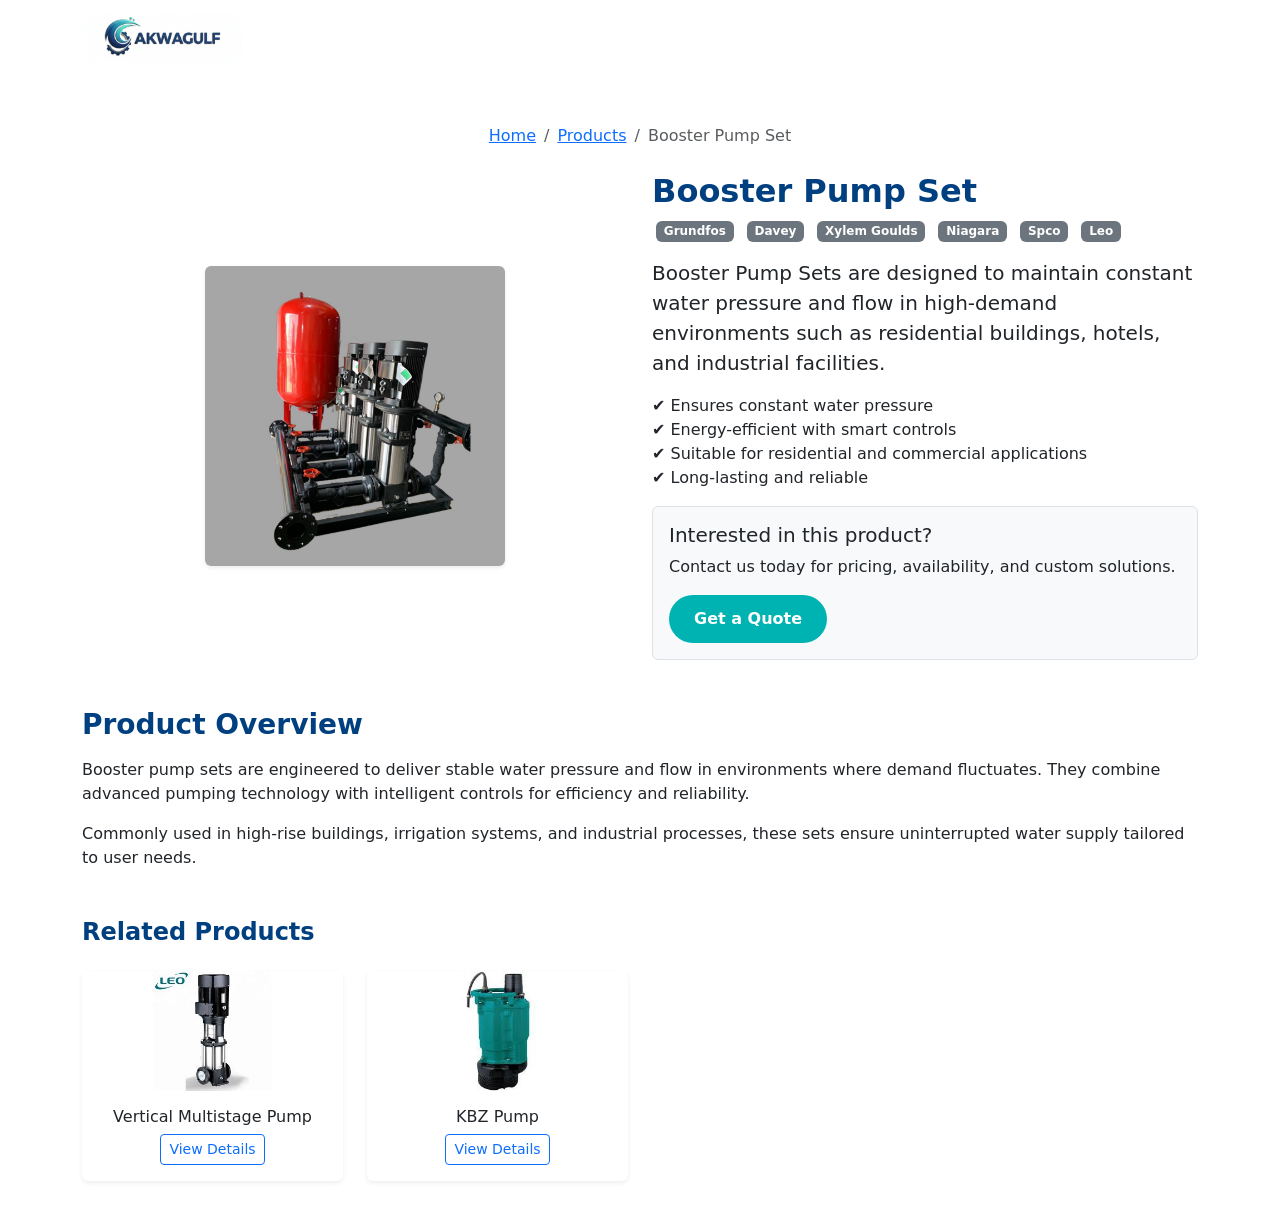
==== boosterpump.html @ 8481927a "Add files via upload Replace old website with latest Hostinger backup" ====
<!DOCTYPE html>
<html lang="en">
<head>
  <meta charset="UTF-8">
  <meta name="viewport" content="width=device-width, initial-scale=1.0">
  <title>Booster Pump Set - Akwa Gulf</title>
  <link href="https://cdn.jsdelivr.net/npm/bootstrap@5.3.2/dist/css/bootstrap.min.css" rel="stylesheet">
  <link rel="stylesheet" href="custom.css">
</head>
<body>
  <!-- Navbar -->
  <nav class="navbar navbar-expand-lg navbar-dark bg-primary sticky-top">
    <div class="container">
      <a class="navbar-brand d-flex align-items-center" href="/">
        <img src="assets/logo.png" alt="Akwa Gulf Logo" height="50" class="me-2">
        <span>AKWAGULF</span>
      </a>
      <button class="navbar-toggler" type="button" data-bs-toggle="collapse" data-bs-target="#navbarNav">
        <span class="navbar-toggler-icon"></span>
      </button>
      <div class="collapse navbar-collapse justify-content-end" id="navbarNav">
        <ul class="navbar-nav">
          <li class="nav-item"><a class="nav-link" href="/">Home</a></li>
          <li class="nav-item"><a class="nav-link" href="/products">Products</a></li>
          <li class="nav-item"><a class="nav-link" href="/contact">Contact</a></li>
        </ul>
      </div>
    </div>
  </nav>

  <!-- Product Detail Page -->
  <div class="container my-5">
    <!-- Breadcrumb -->
    <nav aria-label="breadcrumb" class="mb-4">
      <ol class="breadcrumb justify-content-center">
        <li class="breadcrumb-item"><a href="index.html">Home</a></li>
        <li class="breadcrumb-item"><a href="products.html">Products</a></li>
        <li class="breadcrumb-item active" aria-current="page">Booster Pump Set</li>
      </ol>
    </nav>

    <!-- Product Main Section -->
    <div class="row align-items-center mb-5">
      <div class="col-md-6 text-center">
        <img src="assets/booster-pump-set.jpeg" alt="Booster Pump Set" class="img-fluid rounded shadow-sm" style="max-height:300px; object-fit:contain;">
      </div>
      <div class="col-md-6">
        <h2 class="fw-bold text-primary">Booster Pump Set</h2>
        <div class="mb-3">
          <span class="badge bg-secondary mx-1">Grundfos</span>
          <span class="badge bg-secondary mx-1">Davey</span>
          <span class="badge bg-secondary mx-1">Xylem Goulds</span>
          <span class="badge bg-secondary mx-1">Niagara</span>
          <span class="badge bg-secondary mx-1">Spco</span>
          <span class="badge bg-secondary mx-1">Leo</span>
          
        </div>
        <p class="lead">
          Booster Pump Sets are designed to maintain constant water pressure and flow 
          in high-demand environments such as residential buildings, hotels, and industrial facilities.
        </p>
        <ul class="list-unstyled">
          <li>✔ Ensures constant water pressure</li>
          <li>✔ Energy-efficient with smart controls</li>
          <li>✔ Suitable for residential and commercial applications</li>
          <li>✔ Long-lasting and reliable</li>
        </ul>
        <div class="p-3 mt-3 border rounded bg-light">
          <h5>Interested in this product?</h5>
          <p>Contact us today for pricing, availability, and custom solutions.</p>
          <a href="contact.html" class="btn btn-primary">Get a Quote</a>
        </div>
      </div>
    </div>

    <!-- Product Overview -->
    <div class="mb-5">
      <h3 class="fw-bold text-primary mb-3">Product Overview</h3>
      <p>
        Booster pump sets are engineered to deliver stable water pressure and flow in environments 
        where demand fluctuates. They combine advanced pumping technology with intelligent controls 
        for efficiency and reliability.
      </p>
      <p>
        Commonly used in high-rise buildings, irrigation systems, and industrial processes, 
        these sets ensure uninterrupted water supply tailored to user needs.
      </p>
    </div>

    <!-- Related Products -->
    <div>
      <h4 class="fw-bold text-primary mb-4">Related Products</h4>
      <div class="row g-4">
        <div class="col-md-3 col-sm-6">
          <div class="card h-100 shadow-sm border-0">
            <img src="assets/vertical leo.jpeg" class="card-img-top" alt="Vertical Multistage Pump" style="max-height:120px; object-fit:contain;">
            <div class="card-body text-center">
              <h6 class="card-title">Vertical Multistage Pump</h6>
              <a href="verticalpump.html" class="btn btn-outline-primary btn-sm">View Details</a>
            </div>
          </div>
        </div>
        <div class="col-md-3 col-sm-6">
          <div class="card h-100 shadow-sm border-0">
            <img src="assets/KBZ leo.jpeg" class="card-img-top" alt="KBZ Pump" style="max-height:120px; object-fit:contain;">
            <div class="card-body text-center">
              <h6 class="card-title">KBZ Pump</h6>
              <a href="kbzpump.html" class="btn btn-outline-primary btn-sm">View Details</a>
            </div>
          </div>
        </div>
      </div>
    </div>
  </div>

  <script src="https://cdn.jsdelivr.net/npm/bootstrap@5.3.2/dist/js/bootstrap.bundle.min.js"></script>
</body>
</html>
---- custom.css ----
:root {
  --primary-color: #004080;   /* Deep Blue */
  --secondary-color: #00b3b3; /* Turquoise */
}

/* Smooth scrolling and reset */
html {
  scroll-behavior: smooth;
}

body {
  margin: 0;
  padding: 0;
  overflow-x: hidden;
}

/* Section transition effects */
section {
  position: relative;
  overflow: hidden;
}

section::before {
  content: '';
  position: absolute;
  top: 0;
  left: 0;
  right: 0;
  bottom: 0;
  background: linear-gradient(45deg, 
    rgba(255,255,255,0.1) 0%, 
    rgba(255,255,255,0.05) 25%, 
    transparent 50%, 
    rgba(255,255,255,0.05) 75%, 
    rgba(255,255,255,0.1) 100%);
  opacity: 0;
  transition: opacity 0.8s ease-in-out;
  pointer-events: none;
  z-index: 1;
}

section:hover::before {
  opacity: 1;
}

/* Comprehensive scroll animations */
.fade-in {
  opacity: 0;
  transform: translateY(30px);
  transition: all 0.8s ease-in-out;
}

.fade-in.visible {
  opacity: 1;
  transform: translateY(0);
}

/* Text animations */
.text-animate {
  opacity: 0;
  transform: translateY(20px);
  transition: all 0.6s ease-out;
}

.text-animate.visible {
  opacity: 1;
  transform: translateY(0);
}

/* Image animations */
.img-animate {
  opacity: 0;
  transform: scale(0.8) translateY(20px);
  transition: all 0.7s ease-out;
}

.img-animate.visible {
  opacity: 1;
  transform: scale(1) translateY(0);
}

/* Icon animations */
.icon-animate {
  opacity: 0;
  transform: translateY(30px) rotate(-10deg);
  transition: all 0.6s ease-out;
}

.icon-animate.visible {
  opacity: 1;
  transform: translateY(0) rotate(0deg);
}

/* Staggered animations for multiple elements */
.stagger-1 { transition-delay: 0.1s; }
.stagger-2 { transition-delay: 0.2s; }
.stagger-3 { transition-delay: 0.3s; }
.stagger-4 { transition-delay: 0.4s; }
.stagger-5 { transition-delay: 0.5s; }
.stagger-6 { transition-delay: 0.6s; }

/* Slide animations */
.slide-left {
  opacity: 0;
  transform: translateX(-50px);
  transition: all 0.7s ease-out;
}

.slide-left.visible {
  opacity: 1;
  transform: translateX(0);
}

.slide-right {
  opacity: 0;
  transform: translateX(50px);
  transition: all 0.7s ease-out;
}

.slide-right.visible {
  opacity: 1;
  transform: translateX(0);
}

/* Form animations */
.form-animate {
  opacity: 0;
  transform: translateY(40px) scale(0.95);
  transition: all 0.8s ease-out;
}

.form-animate.visible {
  opacity: 1;
  transform: translateY(0) scale(1);
}

/* Cloudy transition effect */
.cloudy-transition {
  position: relative;
}

.cloudy-transition::after {
  content: '';
  position: absolute;
  top: -50px;
  left: 0;
  right: 0;
  height: 100px;
  background: linear-gradient(to bottom, 
    rgba(248,249,250,0.8) 0%, 
    rgba(248,249,250,0.4) 50%, 
    transparent 100%);
  border-radius: 0 0 50% 50%;
  animation: cloudFloat 3s ease-in-out infinite;
}

@keyframes cloudFloat {
  0%, 100% { transform: translateY(0px) scale(1); }
  50% { transform: translateY(-10px) scale(1.02); }
}

@keyframes heroCloudFloat {
  0%, 100% { 
    transform: translateY(0px) scale(1); 
    opacity: 0.8;
  }
  50% { 
    transform: translateY(-15px) scale(1.05); 
    opacity: 1;
  }
}

.navbar.bg-primary {
   background-color: white !important;
}

/* Hero Section */
.hero {
  background: linear-gradient(rgba(0,0,0,0.5), rgba(0,0,0,0.5)), 
              url('images/hero-bg.jpg') center/cover no-repeat;
  color: white;
  text-align: center;
  height: 100vh;
  width: 100vw;
  display: flex;
  align-items: center;
  justify-content: center;
  position: relative;
  overflow: hidden;
  margin: 0;
  padding: 0;
}

.hero-content {
  position: relative;
  z-index: 2;
  max-width: 800px;
  padding: 0 20px;
}

/* Hero cloudy transition effect */
.hero::after {
  content: '';
  position: absolute;
  bottom: 0;
  left: 0;
  right: 0;
  height: 200px;
  background: linear-gradient(to bottom, 
    transparent 0%, 
    rgba(255,255,255,0.1) 20%, 
    rgba(255,255,255,0.3) 40%, 
    rgba(255,255,255,0.6) 60%, 
    rgba(255,255,255,0.8) 80%, 
    rgba(255,255,255,0.95) 100%);
  backdrop-filter: blur(10px);
  -webkit-backdrop-filter: blur(10px);
  animation: heroCloudFloat 4s ease-in-out infinite;
  z-index: 1;
}

.hero h1 {
  font-size: 3rem;
  font-weight: bold;
}
.hero h1 span {
  color: #2bb2ff;
}
.hero p {
  margin: 20px 0;
  font-size: 1.2rem;
}
.btn-primary {
  background: #2b6eff;
  color: white;
  padding: 12px 25px;
  border-radius: 30px;
  text-decoration: none;
  font-weight: 600;
  transition: 0.3s;
}
.btn-primary:hover {
  background: #1d4ed8;
}

/* About Section */
.about {
  padding: 80px 20px;
  text-align: center;
}
.about h2 {
  font-size: 2rem;
  margin-bottom: 15px;
}
.about p {
  max-width: 800px;
  margin: 10px auto;
  color: #555;
  font-size: 1.1rem;
}

/* Features */
.features {
  display: grid;
  grid-template-columns: repeat(auto-fit, minmax(250px, 1fr));
  gap: 30px;
  margin-top: 50px;
}
.feature {
  padding: 30px 20px;
  background: rgba(255,255,255,0.8);
  border-radius: 15px;
  box-shadow: 0 5px 15px rgba(0,0,0,0.1);
  transition: all 0.3s ease;
  position: relative;
  overflow: hidden;
}
.feature::before {
  content: '';
  position: absolute;
  top: 0;
  left: -100%;
  width: 100%;
  height: 100%;
  background: linear-gradient(90deg, transparent, rgba(255,255,255,0.4), transparent);
  transition: left 0.5s;
}
.feature:hover::before {
  left: 100%;
}
.feature:hover {
  transform: translateY(-5px);
  box-shadow: 0 10px 25px rgba(0,0,0,0.15);
}
.feature i {
  font-size: 3rem;
  color: var(--primary-color);
  margin-bottom: 15px;
  display: block;
  transition: all 0.3s ease;
}
.feature:hover i {
  transform: scale(1.1);
  color: var(--secondary-color);
}
.feature h3 {
  font-size: 1.4rem;
  margin-bottom: 12px;
  color: var(--primary-color);
  font-weight: 600;
}
.feature p {
  color: #666;
  line-height: 1.6;
}

.text-primary {
  color: var(--primary-color) !important;
}

.btn-primary {
  background-color: var(--secondary-color);
  border: none;
}

.btn-primary:hover {
  background-color: #008080;
}

footer {
  background: var(--primary-color);
}

/* Products Page Styles */
.products-hero {
  background: linear-gradient(135deg, #f8f9fa 0%, #e9ecef 100%);
  padding: 80px 0;
}

.hero-stats {
  margin-top: 30px;
}

.stat-item {
  text-align: center;
}

.stat-item h3 {
  font-size: 2.5rem;
  margin-bottom: 5px;
}

.hero-image img {
  border-radius: 15px;
  box-shadow: 0 20px 40px rgba(0,0,0,0.1);
}

/* Products Page Styles */
.products-header {
  background: var(--primary-color);
  padding: 80px 0;
}

.products-header h1 {
  font-size: 3.5rem;
  font-weight: 700;
  margin-bottom: 20px;
}

.products-header .lead {
  font-size: 1.25rem;
  opacity: 0.9;
}

/* Product Type Cards */
.product-types {
  background: white;
  padding: 60px 0;
}

.type-card {
  background: white;
  padding: 40px 30px;
  border-radius: 15px;
  box-shadow: 0 10px 30px rgba(0,0,0,0.1);
  transition: all 0.3s ease;
  height: 100%;
  border: 2px solid transparent;
}

.type-card:hover {
  transform: translateY(-5px);
  box-shadow: 0 20px 40px rgba(0,0,0,0.15);
  border-color: var(--primary-color);
}

.type-card h4 {
  color: var(--primary-color);
  font-weight: 600;
  margin-bottom: 15px;
  font-size: 1.5rem;
}

.type-card p {
  color: #666;
  line-height: 1.6;
  margin-bottom: 0;
}

/* Search and Filter */
.search-filter-section {
  border-top: 1px solid #e9ecef;
  border-bottom: 1px solid #e9ecef;
}

.search-box .input-group-text {
  background: white;
  border-right: none;
  color: var(--primary-color);
}

.search-box .form-control {
  border-left: none;
  padding: 12px 15px;
}

.search-box .form-control:focus {
  box-shadow: none;
  border-color: var(--primary-color);
}

.filter-buttons {
  display: flex;
  flex-wrap: wrap;
  gap: 10px;
  justify-content: flex-end;
}

.filter-btn {
  border-radius: 25px;
  padding: 8px 20px;
  font-weight: 500;
  transition: all 0.3s ease;
}

.filter-btn.active,
.filter-btn:hover {
  background-color: var(--primary-color);
  border-color: var(--primary-color);
  color: white;
}

/* Product Cards */
.products-grid {
  background: #f8f9fa;
}

.product-card {
  background: white;
  border-radius: 15px;
  overflow: hidden;
  box-shadow: 0 10px 30px rgba(0,0,0,0.1);
  transition: all 0.3s ease;
  height: 100%;
}

.product-card:hover {
  transform: translateY(-5px);
  box-shadow: 0 20px 40px rgba(0,0,0,0.15);
}

.product-image {
  position: relative;
  overflow: hidden;
  height: 250px;
}

.product-image img {
  width: 100%;
  height: 100%;
  object-fit: cover;
  transition: transform 0.3s ease;
}

.product-card:hover .product-image img {
  transform: scale(1.05);
}

.product-overlay {
  position: absolute;
  top: 0;
  left: 0;
  right: 0;
  bottom: 0;
  background: rgba(0,0,0,0.7);
  display: flex;
  align-items: center;
  justify-content: center;
  opacity: 0;
  transition: opacity 0.3s ease;
}

.product-card:hover .product-overlay {
  opacity: 1;
}

.product-info {
  padding: 25px;
}

.product-info h5 {
  color: var(--primary-color);
  font-weight: 600;
  margin-bottom: 10px;
}

.product-description {
  color: #666;
  margin-bottom: 15px;
  line-height: 1.5;
}

.product-specs {
  display: flex;
  flex-wrap: wrap;
  gap: 10px;
  margin-bottom: 20px;
}

.spec {
  background: #f8f9fa;
  padding: 5px 12px;
  border-radius: 20px;
  font-size: 0.85rem;
  color: #666;
  border: 1px solid #e9ecef;
}

/* .product-price {
  display: flex;
  justify-content: space-between;
  align-items: center;
}

.price {
  font-size: 1.25rem;
  font-weight: 600;
  color: var(--primary-color);
} */

/* CTA Section */
.cta-section {
  background: linear-gradient(135deg, var(--primary-color), var(--secondary-color));
}

.cta-buttons .btn {
  padding: 12px 30px;
  font-weight: 600;
  border-radius: 30px;
}

/* Product Detail Page Styles */
.product-detail {
  background: white;
  padding: 60px 0;
}

.product-image-container {
  opacity: 0;
  transform: translateX(-30px);
  transition: all 0.8s ease-out;
}

.product-image-container.visible {
  opacity: 1;
  transform: translateX(0);
}

.product-main-image {
  width: 100%;
  max-width: 500px;
  box-shadow: 0 20px 40px rgba(0,0,0,0.1);
  border-radius: 15px;
}

.product-info-container {
  opacity: 0;
  transform: translateX(30px);
  transition: all 0.8s ease-out;
  padding-left: 40px;
}

.product-info-container.visible {
  opacity: 1;
  transform: translateX(0);
}

.product-title {
  font-size: 2.5rem;
  font-weight: 700;
  color: var(--primary-color);
  margin-bottom: 20px;
  line-height: 1.2;
}

.brand-tags {
  display: flex;
  flex-wrap: wrap;
  gap: 10px;
}

.brand-tag {
  background: #f8f9fa;
  color: #666;
  padding: 8px 16px;
  border-radius: 20px;
  font-size: 0.9rem;
  border: 1px solid #e9ecef;
  transition: all 0.3s ease;
}

.brand-tag:hover {
  background: var(--primary-color);
  color: white;
  border-color: var(--primary-color);
}

.product-description {
  font-size: 1.1rem;
  line-height: 1.6;
  color: #555;
}

.features-title {
  color: var(--primary-color);
  font-weight: 600;
  font-size: 1.5rem;
}

.features-list {
  list-style: none;
  padding: 0;
}

.feature-item {
  padding: 8px 0;
  font-size: 1rem;
  color: #555;
  display: flex;
  align-items: center;
}

.contact-title {
  color: var(--primary-color);
  font-weight: 600;
  font-size: 1.5rem;
}

.contact-text {
  font-size: 1rem;
  color: #666;
  line-height: 1.6;
}

.quote-btn {
  background: var(--primary-color);
  border: none;
  padding: 15px 40px;
  font-size: 1.1rem;
  font-weight: 600;
  border-radius: 8px;
  transition: all 0.3s ease;
}

.quote-btn:hover {
  background: var(--secondary-color);
  transform: translateY(-2px);
  box-shadow: 0 10px 20px rgba(0,0,0,0.15);
}

/* Product Specifications */
.product-specifications {
  background: #f8f9fa;
}

.spec-card {
  background: white;
  padding: 30px;
  border-radius: 15px;
  box-shadow: 0 10px 30px rgba(0,0,0,0.1);
  height: 100%;
  opacity: 0;
  transform: translateY(30px);
  transition: all 0.8s ease-out;
}

.spec-card.visible {
  opacity: 1;
  transform: translateY(0);
}

.spec-card h5 {
  color: var(--primary-color);
  font-weight: 600;
  margin-bottom: 20px;
}

.spec-list {
  list-style: none;
  padding: 0;
}

.spec-list li {
  padding: 8px 0;
  border-bottom: 1px solid #f0f0f0;
  color: #666;
}

.spec-list li:last-child {
  border-bottom: none;
}

/* Related Products */
.related-products {
  background: white;
}

.related-product-card {
  text-align: center;
  padding: 20px;
  border-radius: 15px;
  transition: all 0.3s ease;
  opacity: 0;
  transform: translateY(30px);
}

.related-product-card.visible {
  opacity: 1;
  transform: translateY(0);
}

.related-product-card:hover {
  transform: translateY(-5px);
  box-shadow: 0 15px 30px rgba(0,0,0,0.1);
}

.related-product-card img {
  width: 100%;
  height: 200px;
  object-fit: cover;
  margin-bottom: 20px;
}

.related-product-card h5 {
  color: var(--primary-color);
  font-weight: 600;
  margin-bottom: 15px;
}

.related-product-card p {
  color: #666;
  margin-bottom: 20px;
  line-height: 1.5;
}

/* Responsive Design */
@media (max-width: 768px) {
  .filter-buttons {
    justify-content: center;
    margin-top: 20px;
  }
  
  .hero-stats .row {
    text-align: center;
  }
  
  .stat-item {
    margin-bottom: 20px;
  }
  
  .category-card {
    margin-bottom: 30px;
  }

  .product-info-container {
    padding-left: 0;
    margin-top: 40px;
  }

  .product-title {
    font-size: 2rem;
  }

  .brand-tags {
    justify-content: center;
  }

  .quote-btn {
    width: 100%;
  }
}

/* filepath: d:\akwagulf(bootstrap)\custom.css */
/* White navbar with logo + brand text */

.site-logo {
  height: 50px;   /* same height used on other pages */
  width: auto;
  display: block;
  object-fit: contain;
}

.brand-text {
  color: #0f172a;
  letter-spacing: 1px;
  font-size: 1rem; /* slightly smaller to match previous look */
}

/* Match navbar vertical spacing to default Bootstrap navbar */
.navbar {
  padding-top: .5rem;
  padding-bottom: .5rem;
}

/* Ensure white navbar uses the dark link treatment we set earlier */
.navbar-light .nav-link {
  color: #0f172a;
}
.navbar-light .nav-link:hover,
.navbar-light .nav-link:focus {
  color: #0b5ed7;
}
.navbar-light .nav-link.active {
  color: #0b5ed7;
  font-weight: 600;
}

/* Slight spacing tweak so brand aligns nicely */
.navbar-brand { gap: .5rem; align-items: center; }

/* Optional: limit how wide the logo grows on very large screens */
@media (min-width: 1200px) {
  .site-logo { max-width: 220px; }
}
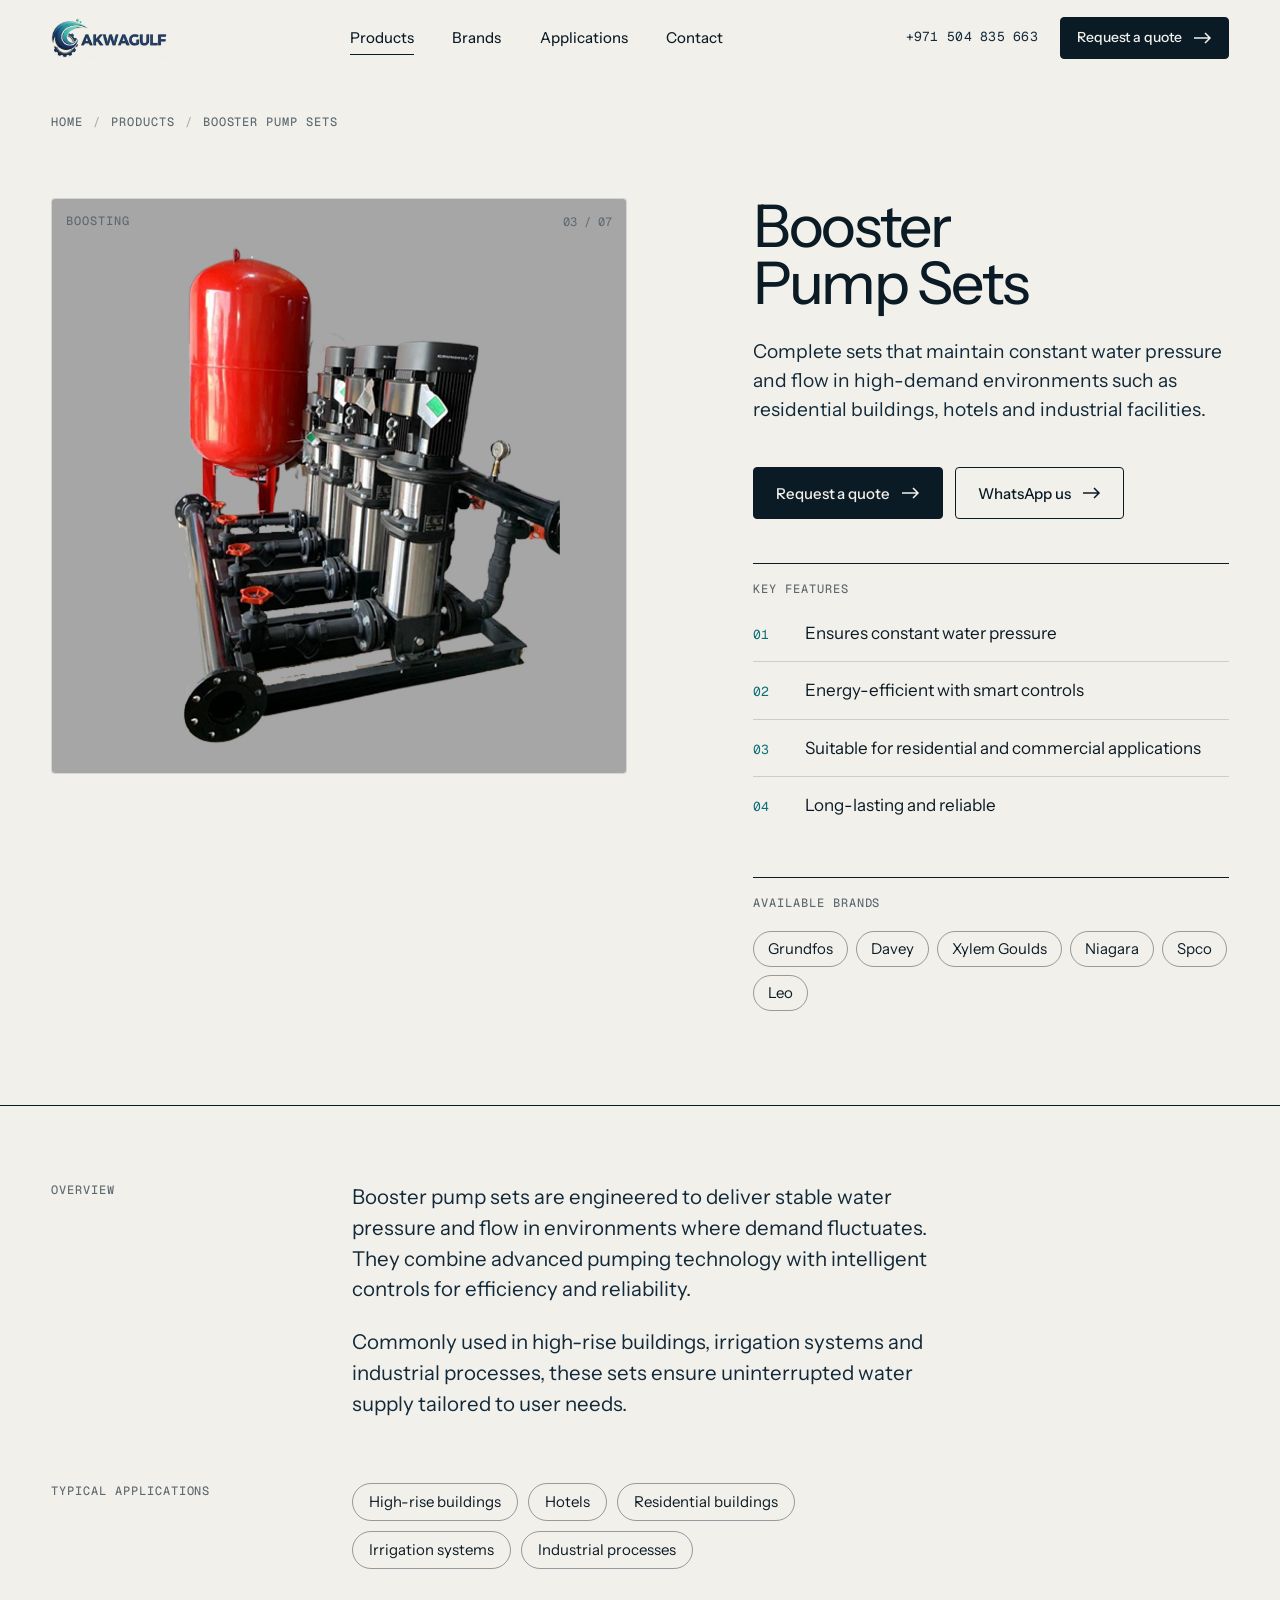
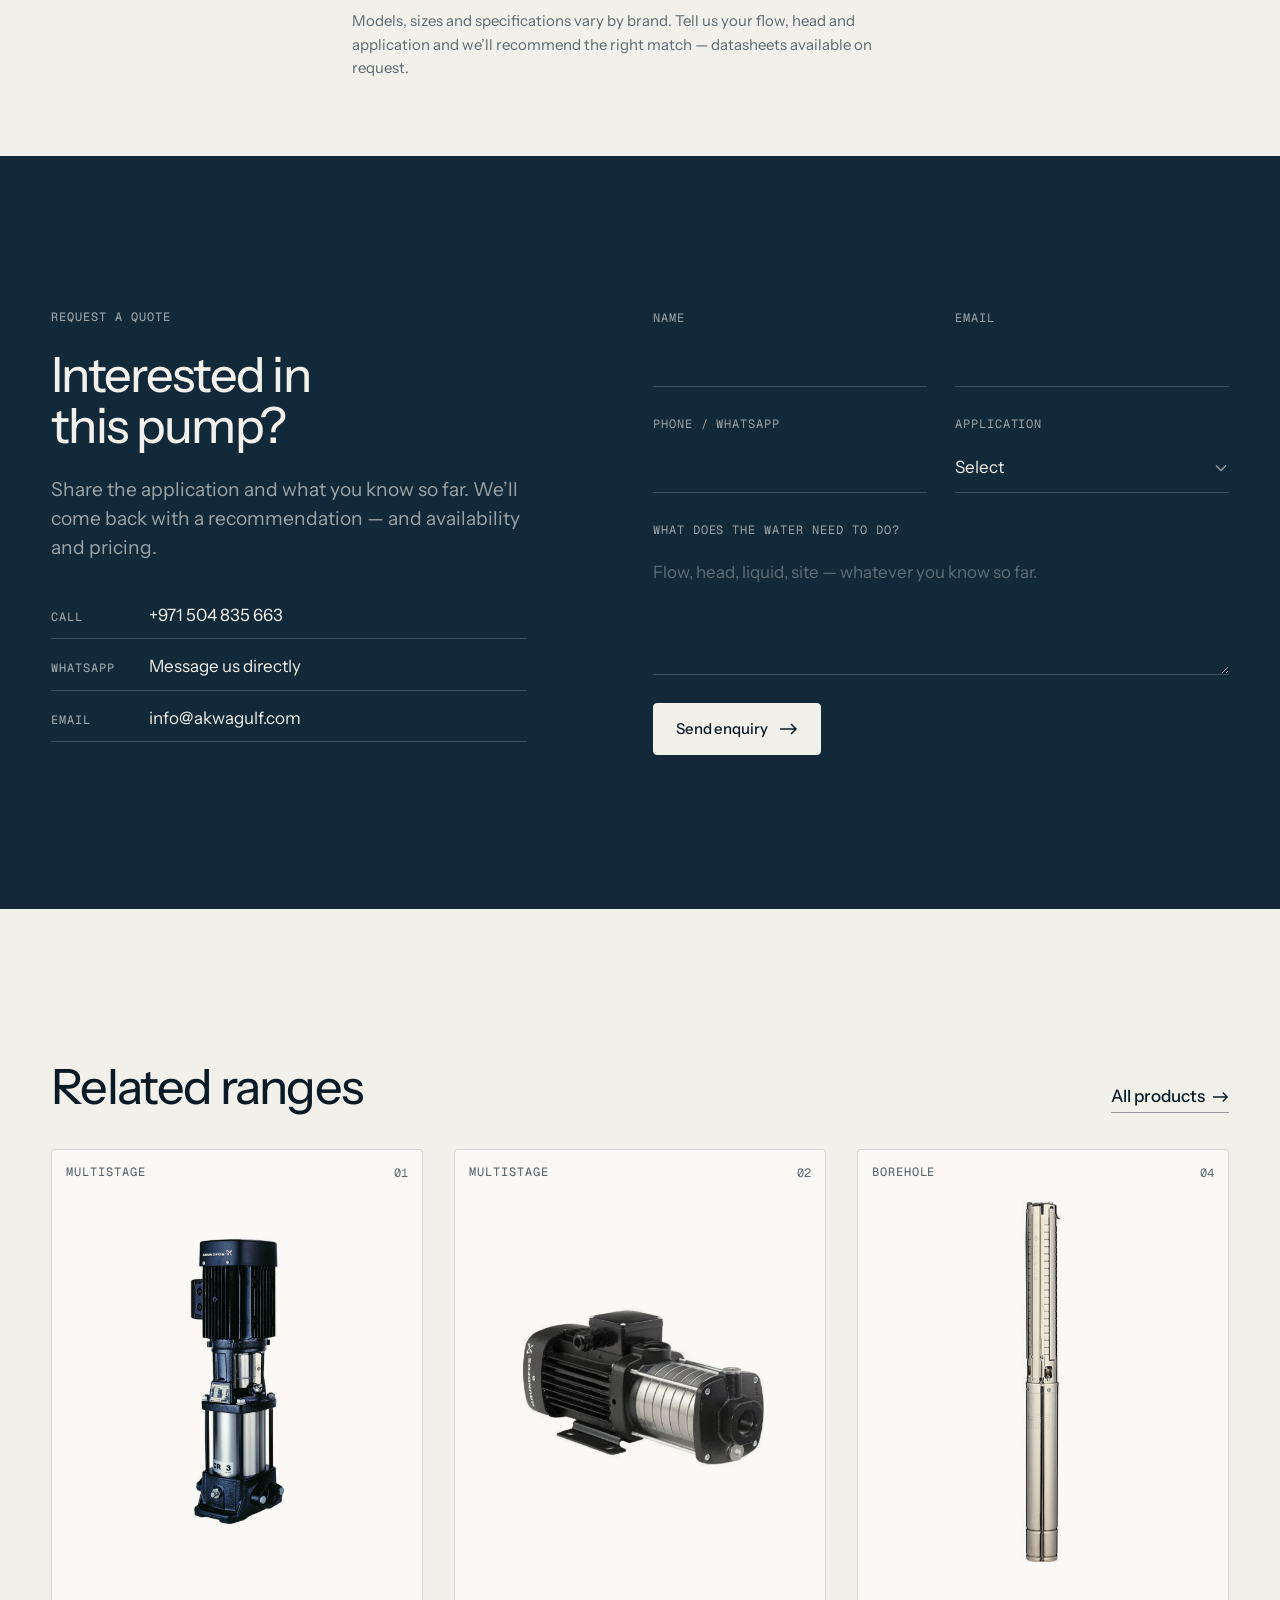
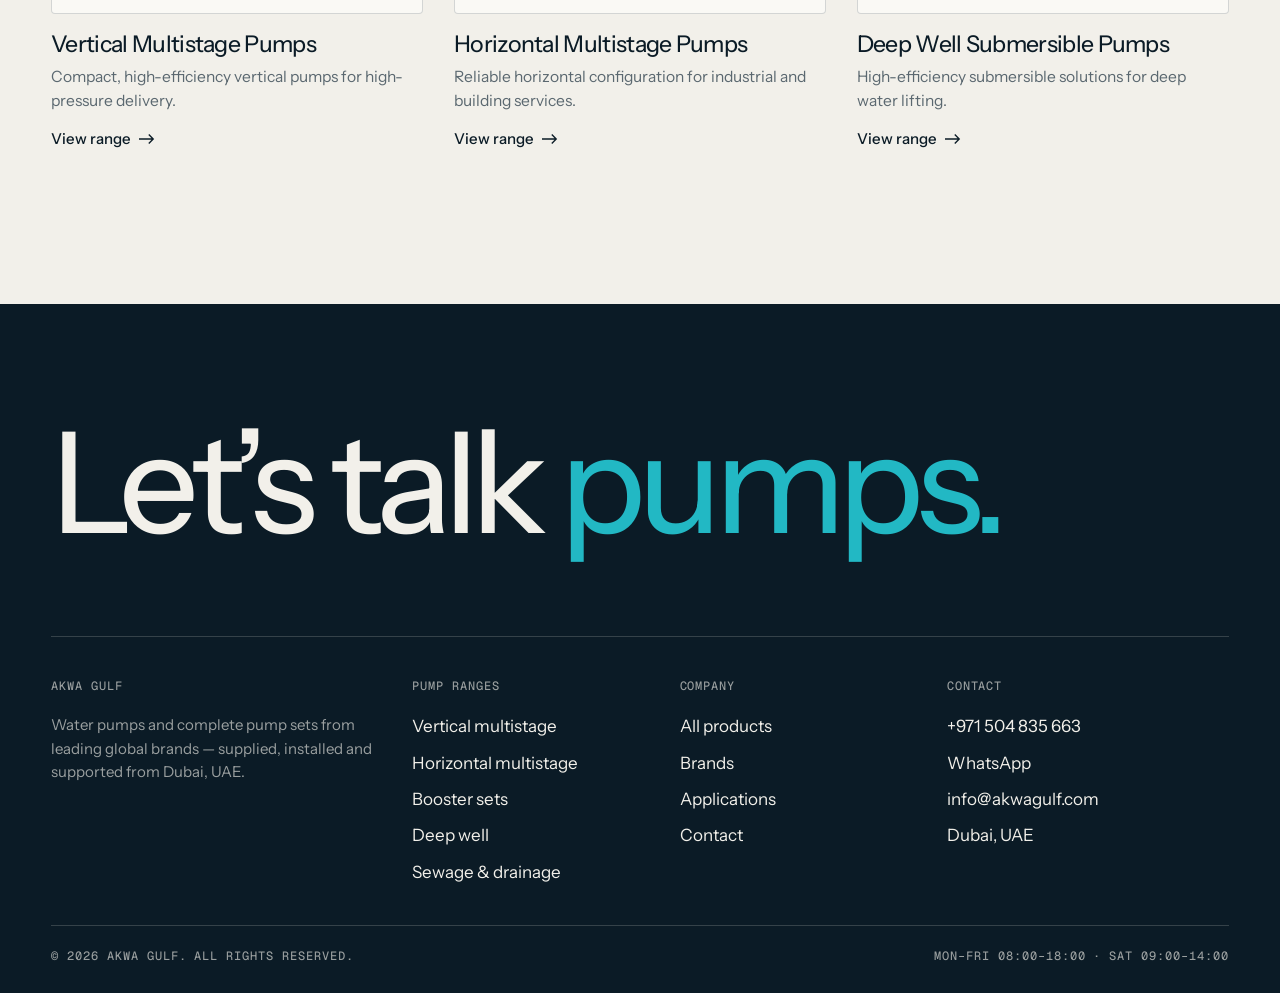
==== commit b809abf9: "Add files via upload" ====
--- a/boosterpump.html
+++ b/boosterpump.html
@@ -1,118 +1,169 @@
-<!DOCTYPE html>
-<html lang="en">
-<head>
-  <meta charset="UTF-8">
-  <meta name="viewport" content="width=device-width, initial-scale=1.0">
-  <title>Booster Pump Set - Akwa Gulf</title>
-  <link href="https://cdn.jsdelivr.net/npm/bootstrap@5.3.2/dist/css/bootstrap.min.css" rel="stylesheet">
-  <link rel="stylesheet" href="custom.css">
-</head>
-<body>
-  <!-- Navbar -->
-  <nav class="navbar navbar-expand-lg navbar-dark bg-primary sticky-top">
-    <div class="container">
-      <a class="navbar-brand d-flex align-items-center" href="/">
-        <img src="assets/logo.png" alt="Akwa Gulf Logo" height="50" class="me-2">
-        <span>AKWAGULF</span>
-      </a>
-      <button class="navbar-toggler" type="button" data-bs-toggle="collapse" data-bs-target="#navbarNav">
-        <span class="navbar-toggler-icon"></span>
-      </button>
-      <div class="collapse navbar-collapse justify-content-end" id="navbarNav">
-        <ul class="navbar-nav">
-          <li class="nav-item"><a class="nav-link" href="/">Home</a></li>
-          <li class="nav-item"><a class="nav-link" href="/products">Products</a></li>
-          <li class="nav-item"><a class="nav-link" href="/contact">Contact</a></li>
-        </ul>
-      </div>
-    </div>
-  </nav>
-
-  <!-- Product Detail Page -->
-  <div class="container my-5">
-    <!-- Breadcrumb -->
-    <nav aria-label="breadcrumb" class="mb-4">
-      <ol class="breadcrumb justify-content-center">
-        <li class="breadcrumb-item"><a href="index.html">Home</a></li>
-        <li class="breadcrumb-item"><a href="products.html">Products</a></li>
-        <li class="breadcrumb-item active" aria-current="page">Booster Pump Set</li>
-      </ol>
-    </nav>
-
-    <!-- Product Main Section -->
-    <div class="row align-items-center mb-5">
-      <div class="col-md-6 text-center">
-        <img src="assets/booster-pump-set.jpeg" alt="Booster Pump Set" class="img-fluid rounded shadow-sm" style="max-height:300px; object-fit:contain;">
-      </div>
-      <div class="col-md-6">
-        <h2 class="fw-bold text-primary">Booster Pump Set</h2>
-        <div class="mb-3">
-          <span class="badge bg-secondary mx-1">Grundfos</span>
-          <span class="badge bg-secondary mx-1">Davey</span>
-          <span class="badge bg-secondary mx-1">Xylem Goulds</span>
-          <span class="badge bg-secondary mx-1">Niagara</span>
-          <span class="badge bg-secondary mx-1">Spco</span>
-          <span class="badge bg-secondary mx-1">Leo</span>
-          
-        </div>
-        <p class="lead">
-          Booster Pump Sets are designed to maintain constant water pressure and flow 
-          in high-demand environments such as residential buildings, hotels, and industrial facilities.
-        </p>
-        <ul class="list-unstyled">
-          <li>✔ Ensures constant water pressure</li>
-          <li>✔ Energy-efficient with smart controls</li>
-          <li>✔ Suitable for residential and commercial applications</li>
-          <li>✔ Long-lasting and reliable</li>
-        </ul>
-        <div class="p-3 mt-3 border rounded bg-light">
-          <h5>Interested in this product?</h5>
-          <p>Contact us today for pricing, availability, and custom solutions.</p>
-          <a href="contact.html" class="btn btn-primary">Get a Quote</a>
-        </div>
-      </div>
-    </div>
-
-    <!-- Product Overview -->
-    <div class="mb-5">
-      <h3 class="fw-bold text-primary mb-3">Product Overview</h3>
-      <p>
-        Booster pump sets are engineered to deliver stable water pressure and flow in environments 
-        where demand fluctuates. They combine advanced pumping technology with intelligent controls 
-        for efficiency and reliability.
-      </p>
-      <p>
-        Commonly used in high-rise buildings, irrigation systems, and industrial processes, 
-        these sets ensure uninterrupted water supply tailored to user needs.
-      </p>
-    </div>
-
-    <!-- Related Products -->
-    <div>
-      <h4 class="fw-bold text-primary mb-4">Related Products</h4>
-      <div class="row g-4">
-        <div class="col-md-3 col-sm-6">
-          <div class="card h-100 shadow-sm border-0">
-            <img src="assets/vertical leo.jpeg" class="card-img-top" alt="Vertical Multistage Pump" style="max-height:120px; object-fit:contain;">
-            <div class="card-body text-center">
-              <h6 class="card-title">Vertical Multistage Pump</h6>
-              <a href="verticalpump.html" class="btn btn-outline-primary btn-sm">View Details</a>
-            </div>
-          </div>
-        </div>
-        <div class="col-md-3 col-sm-6">
-          <div class="card h-100 shadow-sm border-0">
-            <img src="assets/KBZ leo.jpeg" class="card-img-top" alt="KBZ Pump" style="max-height:120px; object-fit:contain;">
-            <div class="card-body text-center">
-              <h6 class="card-title">KBZ Pump</h6>
-              <a href="kbzpump.html" class="btn btn-outline-primary btn-sm">View Details</a>
-            </div>
-          </div>
-        </div>
-      </div>
-    </div>
-  </div>
-
-  <script src="https://cdn.jsdelivr.net/npm/bootstrap@5.3.2/dist/js/bootstrap.bundle.min.js"></script>
-</body>
-</html>
+<!DOCTYPE html>
+<html lang="en">
+<head>
+<meta charset="utf-8">
+<meta name="viewport" content="width=device-width, initial-scale=1">
+<title>Booster Pump Sets | Akwa Gulf</title>
+<meta name="description" content="Booster Pump Sets from Akwa Gulf, Dubai. Complete sets that maintain constant water pressure and flow in high-demand environments such as residential buildings, hotels and industrial facilities.">
+<link rel="canonical" href="https://www.akwagulf.com/boosterpump">
+<meta name="google-site-verification" content="6YBeqknxDlxP8BwR0KcgpvpW7hSw1EAXUhiTFwadtOM">
+<meta name="theme-color" content="#f2f0ea">
+<meta property="og:type" content="website">
+<meta property="og:site_name" content="Akwa Gulf">
+<meta property="og:title" content="Booster Pump Sets | Akwa Gulf">
+<meta property="og:description" content="Booster Pump Sets from Akwa Gulf, Dubai. Complete sets that maintain constant water pressure and flow in high-demand environments such as residential buildings, hotels and industrial facilities.">
+<meta property="og:url" content="https://www.akwagulf.com/boosterpump">
+<meta property="og:image" content="https://www.akwagulf.com/assets/booster-pump-set.jpg">
+<link rel="icon" type="image/png" href="/favicon.png?v=2">
+<link rel="apple-touch-icon" href="/apple-touch-icon.png">
+<link rel="preload" href="/fonts/instrument-sans-latin-wght-normal.woff2" as="font" type="font/woff2" crossorigin>
+<link rel="preload" href="/fonts/geist-mono-latin-wght-normal.woff2" as="font" type="font/woff2" crossorigin>
+<link rel="stylesheet" href="/css/site.css">
+<script>document.documentElement.classList.add("js")</script>
+<script type="application/ld+json">{"@context": "https://schema.org", "@type": "Product", "name": "Booster Pump Sets", "description": "Complete sets that maintain constant water pressure and flow in high-demand environments such as residential buildings, hotels and industrial facilities.", "image": "https://www.akwagulf.com/assets/booster-pump-set.jpg", "brand": [{"@type": "Brand", "name": "Grundfos"}, {"@type": "Brand", "name": "Davey"}, {"@type": "Brand", "name": "Xylem Goulds"}, {"@type": "Brand", "name": "Niagara"}, {"@type": "Brand", "name": "Spco"}, {"@type": "Brand", "name": "Leo"}], "category": "Boosting"}</script>
+</head>
+<body>
+<a class="skip" href="#main">Skip to content</a>
+<header class="site-header">
+  <div class="wrap">
+    <a class="brand" href="/" aria-label="Akwa Gulf — home"><img src="/assets/logo.png" alt="Akwa Gulf" width="116" height="40"></a>
+    <nav class="nav" id="nav" aria-label="Main">
+      <a class="nav-link" href="/products.html" aria-current="page">Products</a>
+      <a class="nav-link" href="/#brands">Brands</a>
+      <a class="nav-link" href="/#applications">Applications</a>
+      <a class="nav-link" href="/contact.html">Contact</a>
+      <div class="m-contact"><a href="tel:+971504835663">+971 504 835 663</a><a href="mailto:info@akwagulf.com">info@akwagulf.com</a></div>
+    </nav>
+    <div class="header-cta">
+      <a class="header-tel" href="tel:+971504835663">+971 504 835 663</a>
+      <a class="btn btn--sm" href="#quote">Request a quote <svg class="arr" width="18" height="12" viewBox="0 0 18 12" fill="none" stroke="currentColor" stroke-width="1.5" aria-hidden="true"><path d="M0 6h16M11 1l5 5-5 5"/></svg></a>
+      <button class="menu-btn" type="button" aria-expanded="false" aria-controls="nav" aria-label="Open menu"><span></span></button>
+    </div>
+  </div>
+</header>
+<main id="main">
+<section class="page-head" style="padding-bottom:clamp(28px,3vw,48px)">
+  <div class="wrap">
+    <p class="crumbs label"><a href="/">Home</a><span class="sep">/</span><a href="/products.html">Products</a><span class="sep">/</span><span>Booster Pump Sets</span></p>
+  </div>
+</section>
+<div class="wrap">
+  <div class="grid detail">
+    <div class="detail-media rv"><div class="tile tile--cover"><span class="label tag">Boosting</span><span class="corner">03 / 07</span><img src="/assets/booster-pump-set.jpg" alt="Booster Pump Sets"></div></div>
+    <div class="detail-info">
+      <h1 class="h1" style="font-size:clamp(2.4rem,4.6vw,4.25rem)">Booster Pump Sets</h1>
+      <p class="lede">Complete sets that maintain constant water pressure and flow in high-demand environments such as residential buildings, hotels and industrial facilities.</p>
+      <div class="detail-cta"><a class="btn" href="#quote">Request a quote <svg class="arr" width="18" height="12" viewBox="0 0 18 12" fill="none" stroke="currentColor" stroke-width="1.5" aria-hidden="true"><path d="M0 6h16M11 1l5 5-5 5"/></svg></a><a class="btn btn--line" href="https://wa.me/971504835663" rel="noopener">WhatsApp us <svg class="arr" width="18" height="12" viewBox="0 0 18 12" fill="none" stroke="currentColor" stroke-width="1.5" aria-hidden="true"><path d="M0 6h16M11 1l5 5-5 5"/></svg></a></div>
+      <div class="spec"><h2>Key features</h2><ul><li><span class="num">01</span><span>Ensures constant water pressure</span></li><li><span class="num">02</span><span>Energy-efficient with smart controls</span></li><li><span class="num">03</span><span>Suitable for residential and commercial applications</span></li><li><span class="num">04</span><span>Long-lasting and reliable</span></li></ul></div>
+      <div class="spec spec--brands"><h2>Available brands</h2><ul><li>Grundfos</li><li>Davey</li><li>Xylem Goulds</li><li>Niagara</li><li>Spco</li><li>Leo</li></ul></div>
+    </div>
+  </div>
+</div>
+<section class="overview">
+  <div class="wrap grid overview-grid">
+    <p class="label">Overview</p>
+    <div class="overview-body rv"><p>Booster pump sets are engineered to deliver stable water pressure and flow in environments where demand fluctuates. They combine advanced pumping technology with intelligent controls for efficiency and reliability.</p><p>Commonly used in high-rise buildings, irrigation systems and industrial processes, these sets ensure uninterrupted water supply tailored to user needs.</p></div>
+    <p class="label" style="margin-top:24px">Typical applications</p>
+    <ul class="apps-list rv" style="margin-top:24px"><li>High-rise buildings</li><li>Hotels</li><li>Residential buildings</li><li>Irrigation systems</li><li>Industrial processes</li></ul>
+    <p class="label"></p>
+    <p class="note">Models, sizes and specifications vary by brand. Tell us your flow, head and application and we’ll recommend the right match — datasheets available on request.</p>
+  </div>
+</section>
+<section class="band section" id="quote">
+  <div class="wrap grid band-grid">
+    <div class="band-copy rv">
+      <p class="label" style="margin-bottom:24px">Request a quote</p>
+      <h2 class="h2">Interested in this pump?</h2>
+      <p class="lede">Share the application and what you know so far. We’ll come back with a recommendation — and availability and pricing.</p>
+      <div class="contact-lines">
+        <a href="tel:+971504835663"><span class="label">Call</span><span>+971 504 835 663</span></a>
+        <a href="https://wa.me/971504835663" rel="noopener"><span class="label">WhatsApp</span><span>Message us directly</span></a>
+        <a href="mailto:info@akwagulf.com"><span class="label">Email</span><span>info@akwagulf.com</span></a>
+      </div>
+    </div>
+    <div class="band-form rv" style="--d:120ms"><form class="form" id="quote-form" data-endpoint="https://formspree.io/f/xwprvebn" novalidate>
+  <div class="field"><label for="quote-form-name">Name</label><input id="quote-form-name" name="name" autocomplete="name" required></div>
+  <div class="field"><label for="quote-form-email">Email</label><input id="quote-form-email" name="_replyto" type="email" autocomplete="email" required></div>
+  <div class="field"><label for="quote-form-phone">Phone / WhatsApp</label><input id="quote-form-phone" name="phone" type="tel" autocomplete="tel"></div>
+  <div class="field"><label for="quote-form-app">Application</label><select id="quote-form-app" name="application"><option value="" selected disabled>Select</option><option>Building services</option><option>Irrigation &amp; agriculture</option><option>Industrial process</option><option>Residential</option><option>Wastewater &amp; drainage</option><option>Not sure yet</option></select></div>
+  <div class="field field--full"><label for="quote-form-msg">What does the water need to do?</label><textarea id="quote-form-msg" name="message" rows="4" placeholder="Flow, head, liquid, site — whatever you know so far." required></textarea></div>
+  <input type="hidden" name="_subject" value="Quote request — Booster Pump Sets"><input type="hidden" name="product" value="Booster Pump Sets">
+  <div class="hp" aria-hidden="true"><input name="_gotcha" tabindex="-1" autocomplete="off"></div>
+  <div class="form-foot"><button class="btn btn--light" type="submit">Send enquiry <svg class="arr" width="18" height="12" viewBox="0 0 18 12" fill="none" stroke="currentColor" stroke-width="1.5" aria-hidden="true"><path d="M0 6h16M11 1l5 5-5 5"/></svg></button><p class="form-status" role="status" aria-live="polite"></p></div>
+</form></div>
+  </div>
+</section>
+<section class="section">
+  <div class="wrap">
+    <div class="related-head"><h2 class="h2">Related ranges</h2><a class="link" href="/products.html">All products <svg width="16" height="12" viewBox="0 0 18 12" fill="none" stroke="currentColor" stroke-width="1.5" aria-hidden="true"><path d="M0 6h16M11 1l5 5-5 5"/></svg></a></div>
+    <div class="cards cards--3"><article class="card rv" data-cat="multistage" data-text="vertical multistage pumps compact, high-efficiency vertical pumps for high-pressure delivery. multistage grundfos davey xylem goulds niagara spco leo water supply irrigation boiler feed pressure boosting industrial circulation hvac high-rise buildings">
+  <div class="tile"><span class="label tag">Multistage</span><span class="corner">01</span><img src="/assets/vertical-multistage.webp" alt="Vertical Multistage Pumps" loading="lazy"></div>
+  <div class="meta">
+    <h3><a class="stretch" href="/verticalpump.html">Vertical Multistage Pumps</a></h3>
+    <p>Compact, high-efficiency vertical pumps for high-pressure delivery.</p>
+    <span class="more">View range <svg width="16" height="12" viewBox="0 0 18 12" fill="none" stroke="currentColor" stroke-width="1.5" aria-hidden="true"><path d="M0 6h16M11 1l5 5-5 5"/></svg></span>
+  </div>
+</article><article class="card rv" data-cat="multistage" data-text="horizontal multistage pumps reliable horizontal configuration for industrial and building services. multistage grundfos davey xylem goulds niagara spco leo irrigation boiler feed pressure boosting hvac systems industrial water transfer commercial agricultural">
+  <div class="tile"><span class="label tag">Multistage</span><span class="corner">02</span><img src="/assets/horizontal-multistage.webp" alt="Horizontal Multistage Pumps" loading="lazy"></div>
+  <div class="meta">
+    <h3><a class="stretch" href="/horizontalpump.html">Horizontal Multistage Pumps</a></h3>
+    <p>Reliable horizontal configuration for industrial and building services.</p>
+    <span class="more">View range <svg width="16" height="12" viewBox="0 0 18 12" fill="none" stroke="currentColor" stroke-width="1.5" aria-hidden="true"><path d="M0 6h16M11 1l5 5-5 5"/></svg></span>
+  </div>
+</article><article class="card rv" data-cat="borehole" data-text="deep well submersible pumps high-efficiency submersible solutions for deep water lifting. borehole grundfos davey xylem goulds niagara versil akwatek lubi boreholes agricultural irrigation municipal water supply large-scale water supply industrial processes">
+  <div class="tile"><span class="label tag">Borehole</span><span class="corner">04</span><img src="/assets/deepwell-submersible.jpg" alt="Deep Well Submersible Pumps" loading="lazy"></div>
+  <div class="meta">
+    <h3><a class="stretch" href="/deepwellpump.html">Deep Well Submersible Pumps</a></h3>
+    <p>High-efficiency submersible solutions for deep water lifting.</p>
+    <span class="more">View range <svg width="16" height="12" viewBox="0 0 18 12" fill="none" stroke="currentColor" stroke-width="1.5" aria-hidden="true"><path d="M0 6h16M11 1l5 5-5 5"/></svg></span>
+  </div>
+</article></div>
+  </div>
+</section>
+</main>
+<footer class="site-footer on-ink">
+  <div class="wrap">
+    <p class="foot-big">Let’s talk <em>pumps.</em></p>
+    <div class="foot-grid">
+      <div>
+        <h4>Akwa Gulf</h4>
+        <p>Water pumps and complete pump sets from leading global brands — supplied, installed and supported from Dubai, UAE.</p>
+      </div>
+      <div>
+        <h4>Pump ranges</h4>
+        <ul>
+          <li><a href="/verticalpump.html">Vertical multistage</a></li>
+          <li><a href="/horizontalpump.html">Horizontal multistage</a></li>
+          <li><a href="/boosterpump.html">Booster sets</a></li>
+          <li><a href="/deepwellpump.html">Deep well</a></li>
+          <li><a href="/sewagepump.html">Sewage &amp; drainage</a></li>
+        </ul>
+      </div>
+      <div>
+        <h4>Company</h4>
+        <ul>
+          <li><a href="/products.html">All products</a></li>
+          <li><a href="/#brands">Brands</a></li>
+          <li><a href="/#applications">Applications</a></li>
+          <li><a href="/contact.html">Contact</a></li>
+        </ul>
+      </div>
+      <div>
+        <h4>Contact</h4>
+        <ul>
+          <li><a href="tel:+971504835663">+971 504 835 663</a></li>
+          <li><a href="https://wa.me/971504835663" rel="noopener">WhatsApp</a></li>
+          <li><a href="mailto:info@akwagulf.com">info@akwagulf.com</a></li>
+          <li>Dubai, UAE</li>
+        </ul>
+      </div>
+    </div>
+    <div class="foot-base">
+      <span class="label">© <span data-year>2026</span> Akwa Gulf. All rights reserved.</span>
+      <span class="label">Mon–Fri 08:00–18:00 · Sat 09:00–14:00</span>
+    </div>
+  </div>
+</footer>
+<script src="/js/site.js" defer></script>
+</body>
+</html>
--- a/css/site.css
+++ b/css/site.css
@@ -0,0 +1,501 @@
+/* ==========================================================================
+   Akwa Gulf — design system
+   Direction: "Precision Flow" — engineering-catalogue restraint.
+   Type: Instrument Sans (display + text) / Geist Mono (labels, data)
+   ========================================================================== */
+
+@font-face {
+  font-family: "Instrument Sans";
+  src: url("/fonts/instrument-sans-latin-wght-normal.woff2") format("woff2");
+  font-weight: 400 700;
+  font-style: normal;
+  font-display: swap;
+}
+@font-face {
+  font-family: "Geist Mono";
+  src: url("/fonts/geist-mono-latin-wght-normal.woff2") format("woff2");
+  font-weight: 100 900;
+  font-style: normal;
+  font-display: swap;
+}
+
+:root {
+  --paper: #f2f0ea;
+  --paper-2: #e8e5dc;
+  --card: #faf9f5;
+  --ink: #0b1b26;
+  --ink-2: #12293a;
+  --muted: #5b6870;
+  --rule: rgba(11, 27, 38, 0.16);
+  --rule-strong: rgba(11, 27, 38, 0.4);
+  --accent: #0a6e78;        /* text-safe teal on paper */
+  --accent-bright: #22b8c4; /* teal for dark backgrounds / fills */
+  --on-ink: #f2f0ea;
+  --on-ink-muted: rgba(242, 240, 234, 0.62);
+  --rule-on-ink: rgba(242, 240, 234, 0.18);
+
+  --sans: "Instrument Sans", ui-sans-serif, system-ui, -apple-system, "Segoe UI", Roboto, sans-serif;
+  --mono: "Geist Mono", ui-monospace, "SF Mono", Menlo, Consolas, monospace;
+
+  --gutter: clamp(20px, 4vw, 56px);
+  --max: 1360px;
+  --header-h: 76px;
+  --section: clamp(88px, 12vw, 168px);
+  --radius: 4px;
+  --ease: cubic-bezier(0.22, 0.61, 0.36, 1);
+}
+
+*, *::before, *::after { box-sizing: border-box; }
+html { -webkit-text-size-adjust: 100%; scroll-behavior: smooth; scroll-padding-top: calc(var(--header-h) + 16px); }
+body {
+  margin: 0;
+  background: var(--paper);
+  color: var(--ink);
+  font-family: var(--sans);
+  font-size: 1.0625rem;
+  line-height: 1.55;
+  font-weight: 400;
+  -webkit-font-smoothing: antialiased;
+  text-rendering: optimizeLegibility;
+  font-optical-sizing: auto;
+}
+img, svg { display: block; max-width: 100%; }
+a { color: inherit; text-decoration: none; }
+button, input, select, textarea { font: inherit; color: inherit; }
+p { margin: 0; }
+h1, h2, h3, h4 { margin: 0; font-weight: 500; }
+ul, ol { margin: 0; padding: 0; list-style: none; }
+::selection { background: var(--ink); color: var(--paper); }
+:focus-visible { outline: 2px solid var(--accent); outline-offset: 3px; border-radius: 2px; }
+.on-ink :focus-visible, .band :focus-visible, .site-footer :focus-visible { outline-color: var(--accent-bright); }
+
+.skip { position: absolute; left: -999px; top: 8px; background: var(--ink); color: var(--paper); padding: 10px 14px; z-index: 200; border-radius: var(--radius); }
+.skip:focus { left: 8px; }
+
+/* ---------- layout ---------- */
+.wrap { width: 100%; max-width: var(--max); margin-inline: auto; padding-inline: var(--gutter); }
+.section { padding-block: var(--section); }
+.section--tight { padding-block: calc(var(--section) * 0.6); }
+.grid { display: grid; grid-template-columns: repeat(12, minmax(0, 1fr)); column-gap: clamp(16px, 2vw, 32px); }
+
+/* ---------- type ---------- */
+.label {
+  font-family: var(--mono);
+  font-size: 0.75rem;
+  line-height: 1.4;
+  letter-spacing: 0.08em;
+  text-transform: uppercase;
+  font-weight: 450;
+  color: var(--muted);
+}
+.label--accent { color: var(--accent); }
+.on-ink .label, .band .label { color: var(--on-ink-muted); }
+.display {
+  font-size: clamp(3rem, 7.4vw, 7.25rem);
+  line-height: 0.94;
+  letter-spacing: -0.045em;
+  font-weight: 450;
+  text-wrap: balance;
+}
+.h1 { font-size: clamp(2.6rem, 5.6vw, 5.25rem); line-height: 0.98; letter-spacing: -0.04em; font-weight: 450; text-wrap: balance; }
+.h2 { font-size: clamp(2rem, 3.8vw, 3.5rem); line-height: 1.04; letter-spacing: -0.035em; font-weight: 450; text-wrap: balance; }
+.h3 { font-size: clamp(1.25rem, 1.8vw, 1.625rem); line-height: 1.15; letter-spacing: -0.02em; font-weight: 500; }
+.lede { font-size: clamp(1.125rem, 1.5vw, 1.3125rem); line-height: 1.5; color: var(--ink-2); max-width: 38em; text-wrap: pretty; }
+.muted { color: var(--muted); }
+.num { font-family: var(--mono); font-feature-settings: "zero" 1; letter-spacing: 0.02em; }
+
+/* ---------- buttons ---------- */
+.btn {
+  display: inline-flex; align-items: center; gap: 12px;
+  height: 52px; padding: 0 22px;
+  border: 1px solid var(--ink); border-radius: var(--radius);
+  background: var(--ink); color: var(--paper);
+  font-size: 0.9375rem; font-weight: 500; letter-spacing: -0.005em;
+  cursor: pointer; white-space: nowrap;
+  transition: background 0.25s var(--ease), color 0.25s var(--ease), border-color 0.25s var(--ease);
+}
+.btn .arr { transition: transform 0.3s var(--ease); flex: none; }
+.btn:hover .arr { transform: translateX(4px); }
+.btn:hover { background: var(--accent); border-color: var(--accent); }
+.btn--line { background: transparent; color: var(--ink); }
+.btn--line:hover { background: var(--ink); border-color: var(--ink); color: var(--paper); }
+.btn--sm { height: 42px; padding: 0 16px; font-size: 0.875rem; }
+.btn--light { background: var(--paper); color: var(--ink); border-color: var(--paper); }
+.btn--light:hover { background: var(--accent-bright); border-color: var(--accent-bright); color: var(--ink); }
+.btn--ghost-light { background: transparent; color: var(--paper); border-color: var(--rule-on-ink); }
+.btn--ghost-light:hover { background: transparent; border-color: var(--paper); color: var(--paper); }
+.btn[disabled] { opacity: 0.6; cursor: progress; }
+
+.link {
+  display: inline-flex; align-items: center; gap: 8px; font-weight: 500;
+  border-bottom: 1px solid var(--rule-strong); padding-bottom: 2px;
+  transition: border-color 0.25s var(--ease), color 0.25s var(--ease);
+}
+.link:hover { color: var(--accent); border-color: var(--accent); }
+
+/* ---------- header ---------- */
+.site-header {
+  position: sticky; top: 0; z-index: 100;
+  height: var(--header-h);
+  background: var(--paper);
+  border-bottom: 1px solid transparent;
+  transition: border-color 0.3s var(--ease);
+}
+.site-header.is-stuck { border-bottom-color: var(--rule); }
+.site-header .wrap { height: 100%; display: flex; align-items: center; justify-content: space-between; gap: 24px; }
+.brand { display: block; flex: none; }
+.brand img { height: 40px; width: auto; mix-blend-mode: multiply; }
+.nav { display: flex; align-items: center; gap: clamp(20px, 3vw, 44px); }
+.nav a.nav-link { position: relative; font-size: 0.9375rem; font-weight: 450; padding-block: 8px; }
+.nav a.nav-link::after {
+  content: ""; position: absolute; left: 0; right: 0; bottom: 2px; height: 1px;
+  background: var(--ink); transform: scaleX(0); transform-origin: left; transition: transform 0.35s var(--ease);
+}
+.nav a.nav-link:hover::after, .nav a.nav-link[aria-current="page"]::after { transform: scaleX(1); }
+.header-cta { display: flex; align-items: center; gap: 22px; }
+.header-tel { font-family: var(--mono); font-size: 0.8125rem; letter-spacing: 0.02em; color: var(--ink-2); }
+.header-tel:hover { color: var(--accent); }
+.menu-btn { display: none; width: 44px; height: 44px; border: 1px solid var(--rule-strong); border-radius: var(--radius); background: transparent; cursor: pointer; position: relative; }
+.menu-btn span, .menu-btn::before, .menu-btn::after {
+  content: ""; position: absolute; left: 12px; right: 12px; height: 1.5px; background: var(--ink);
+  transition: transform 0.3s var(--ease), opacity 0.2s;
+}
+.menu-btn::before { top: 16px; } .menu-btn span { top: 21px; } .menu-btn::after { top: 26px; }
+.menu-open .menu-btn::before { transform: translateY(5px) rotate(45deg); }
+.menu-open .menu-btn span { opacity: 0; }
+.menu-open .menu-btn::after { transform: translateY(-5px) rotate(-45deg); }
+
+/* ---------- hero ---------- */
+.hero { padding-top: clamp(16px, 2vw, 32px); }
+.hero-grid { align-items: center; row-gap: 48px; }
+.hero-copy { grid-column: 1 / span 7; padding-bottom: clamp(8px, 2vw, 32px); }
+.hero-copy .label { margin-bottom: clamp(24px, 3vw, 40px); display: flex; align-items: center; gap: 12px; }
+.hero-copy .label::before { content: ""; width: 28px; height: 1px; background: var(--accent); }
+.hero-copy .lede { margin-top: clamp(28px, 3vw, 44px); }
+.hero-actions { display: flex; flex-wrap: wrap; gap: 12px; margin-top: clamp(28px, 3vw, 44px); }
+.hero-art { grid-column: 8 / span 5; color: var(--ink); }
+.hero-art svg { width: 100%; height: auto; max-height: 540px; margin-inline: auto; overflow: visible; }
+.hero-art .t { font-family: var(--mono); font-size: 10.5px; letter-spacing: 0.08em; fill: var(--muted); text-transform: uppercase; }
+.hero-art .t-strong { fill: var(--ink); }
+.hero-art .flow-base { stroke: var(--accent); stroke-opacity: 0.22; }
+.hero-art .flow { stroke: var(--accent); stroke-width: 2.5; stroke-dasharray: 0.1 9; stroke-linecap: round; animation: flow 2.2s linear infinite; }
+.hero-art .thin { stroke-opacity: 0.38; }
+.hero-art .dim { stroke-opacity: 0.55; }
+@keyframes flow { to { stroke-dashoffset: -9.1; } }
+
+.js .hero-art .ln > * { stroke-dasharray: 1; stroke-dashoffset: 1; }
+.js .hero-art.is-in .ln > * { animation: draw 1.5s var(--ease) forwards; animation-delay: calc(var(--i) * 38ms); }
+.js .hero-art .flow-wrap, .js .hero-art .notes { opacity: 0; transition: opacity 0.9s var(--ease) 1.4s; }
+.js .hero-art.is-in .flow-wrap, .js .hero-art.is-in .notes { opacity: 1; }
+@keyframes draw { to { stroke-dashoffset: 0; } }
+
+/* facts strip */
+.facts { margin-top: clamp(56px, 7vw, 104px); border-top: 1px solid var(--ink); }
+.facts ul { display: grid; grid-template-columns: repeat(4, 1fr); }
+.facts li { padding: 22px 24px 26px 0; border-right: 1px solid var(--rule); }
+.facts li + li { padding-left: 24px; }
+.facts li:last-child { border-right: 0; }
+.facts .n { font-family: var(--mono); font-size: clamp(1.75rem, 3vw, 2.5rem); letter-spacing: -0.03em; line-height: 1; display: block; margin-bottom: 10px; font-weight: 400; }
+.facts .label { display: block; }
+
+/* ---------- section header ---------- */
+.sec-head { display: grid; grid-template-columns: repeat(12, minmax(0, 1fr)); column-gap: clamp(16px, 2vw, 32px); align-items: end; margin-bottom: clamp(40px, 5vw, 72px); }
+.sec-head .label { grid-column: 1 / span 12; margin-bottom: 20px; display: flex; gap: 12px; align-items: center; }
+.sec-head .label .idx { color: var(--accent); }
+.sec-head h2 { grid-column: 1 / span 8; }
+.sec-head p { grid-column: 9 / span 4; color: var(--muted); }
+.rule-top { border-top: 1px solid var(--ink); }
+
+/* ---------- brands ---------- */
+.brand-grid { display: grid; grid-template-columns: repeat(5, 1fr); border-top: 1px solid var(--rule); border-left: 1px solid var(--rule); }
+.brand-cell {
+  height: clamp(110px, 12vw, 160px);
+  border-right: 1px solid var(--rule); border-bottom: 1px solid var(--rule);
+  display: flex; align-items: center; justify-content: center; padding: 20px 28px;
+  position: relative; overflow: hidden;
+}
+.brand-cell img {
+  max-width: 78%; width: auto; object-fit: contain;
+  mix-blend-mode: multiply; filter: grayscale(1) contrast(1.05); opacity: 0.62;
+  transition: filter 0.4s var(--ease), opacity 0.4s var(--ease);
+}
+.brand-cell:hover img { filter: none; opacity: 1; }
+.brand-cell--text { font-family: var(--mono); font-size: 0.75rem; letter-spacing: 0.08em; text-transform: uppercase; color: var(--muted); text-align: center; line-height: 1.5; }
+
+/* ---------- ranges list ---------- */
+.range-list { border-top: 1px solid var(--ink); }
+.range-row {
+  display: grid; grid-template-columns: 64px minmax(0, 5fr) minmax(0, 4fr) 140px 44px;
+  gap: clamp(12px, 2vw, 32px); align-items: center;
+  padding-block: 22px; border-bottom: 1px solid var(--rule);
+  position: relative; transition: background 0.3s var(--ease), padding 0.3s var(--ease);
+}
+.range-row:hover { background: var(--card); }
+.range-row .num { color: var(--muted); font-size: 0.8125rem; padding-left: 4px; }
+.range-row h3 { font-size: clamp(1.4rem, 2.4vw, 2.1rem); letter-spacing: -0.03em; line-height: 1.05; font-weight: 450; }
+.range-row .desc { color: var(--muted); font-size: 1rem; max-width: 30em; }
+.range-row .thumb {
+  height: 88px; background: var(--card); border: 1px solid var(--rule); border-radius: var(--radius);
+  display: flex; align-items: center; justify-content: center; overflow: hidden;
+}
+.range-row .thumb img { max-height: 76px; max-width: 80%; width: auto; mix-blend-mode: multiply; }
+.range-row .thumb--cover img { max-height: none; max-width: none; width: 100%; height: 100%; object-fit: cover; mix-blend-mode: normal; }
+.range-row .go { justify-self: end; width: 40px; height: 40px; border: 1px solid var(--rule-strong); border-radius: 50%; display: grid; place-items: center; transition: background 0.3s var(--ease), color 0.3s var(--ease), border-color 0.3s; }
+.range-row:hover .go { background: var(--ink); color: var(--paper); border-color: var(--ink); }
+.range-row .go svg { transition: transform 0.3s var(--ease); }
+.range-row:hover .go svg { transform: translateX(2px); }
+.range-row a { position: static; }  /* whole row clickable via stretched link below */
+.range-row a::after { content: ""; position: absolute; inset: 0; z-index: 1; }
+
+/* ---------- dark section ---------- */
+.on-ink { background: var(--ink); color: var(--on-ink); }
+.on-ink .h2, .on-ink .h3 { color: var(--on-ink); }
+.on-ink .sec-head p { color: var(--on-ink-muted); }
+.apps { display: grid; grid-template-columns: repeat(4, 1fr); border-top: 1px solid var(--rule-on-ink); }
+.app { padding: 28px 28px 44px 0; border-right: 1px solid var(--rule-on-ink); display: flex; flex-direction: column; gap: 56px; min-height: 340px; }
+.app + .app { padding-left: 28px; }
+.app:last-child { border-right: 0; padding-right: 0; }
+.app .num { color: var(--accent-bright); font-size: 0.8125rem; }
+.app h3 { font-size: clamp(1.4rem, 2vw, 1.75rem); letter-spacing: -0.03em; line-height: 1.08; font-weight: 450; margin-bottom: 14px; }
+.app p { color: var(--on-ink-muted); font-size: 1rem; }
+.app .which { margin-top: auto; padding-top: 22px; display: flex; flex-wrap: wrap; gap: 6px 14px; }
+.app .which a { font-family: var(--mono); font-size: 0.75rem; letter-spacing: 0.04em; border-bottom: 1px solid var(--rule-on-ink); padding-bottom: 2px; color: var(--on-ink); transition: border-color 0.25s, color 0.25s; }
+.app .which a:hover { color: var(--accent-bright); border-color: var(--accent-bright); }
+
+/* ---------- process ---------- */
+.steps { display: grid; grid-template-columns: repeat(4, 1fr); position: relative; }
+.step { padding-right: 32px; position: relative; padding-top: 36px; }
+.step::before { content: ""; position: absolute; top: 0; left: 0; right: 0; height: 1px; background: var(--ink); }
+.step::after { content: ""; position: absolute; top: -4px; left: 0; width: 9px; height: 9px; background: var(--accent); border-radius: 50%; }
+.step .num { color: var(--muted); font-size: 0.8125rem; display: block; margin-bottom: 40px; }
+.step h3 { font-size: clamp(1.5rem, 2.4vw, 2rem); letter-spacing: -0.03em; font-weight: 450; margin-bottom: 12px; }
+.step p { color: var(--muted); max-width: 22em; }
+
+/* ---------- quote band + forms ---------- */
+.band { background: var(--ink-2); color: var(--on-ink); }
+.band-grid { align-items: start; row-gap: 56px; }
+.band-copy { grid-column: 1 / span 5; }
+.band-copy .h2 { color: var(--on-ink); }
+.band-copy p.lede { color: var(--on-ink-muted); margin-top: 24px; }
+.contact-lines { margin-top: 40px; display: grid; gap: 14px; }
+.contact-lines a { display: inline-flex; gap: 14px; align-items: baseline; border-bottom: 1px solid var(--rule-on-ink); padding-bottom: 10px; transition: border-color 0.25s, color 0.25s; }
+.contact-lines a:hover { border-color: var(--accent-bright); color: var(--accent-bright); }
+.contact-lines .label { min-width: 84px; }
+.band-form { grid-column: 7 / span 6; }
+
+.form { display: grid; grid-template-columns: 1fr 1fr; gap: 28px 28px; }
+.field { display: flex; flex-direction: column; gap: 10px; }
+.field--full { grid-column: 1 / -1; }
+.field label { font-family: var(--mono); font-size: 0.75rem; letter-spacing: 0.08em; text-transform: uppercase; color: var(--muted); }
+.field input, .field select, .field textarea {
+  width: 100%; background: transparent; border: 0; border-bottom: 1px solid var(--rule-strong); border-radius: 0;
+  padding: 10px 0 12px; font-size: 1.0625rem; color: inherit; outline: none; appearance: none; -webkit-appearance: none;
+  transition: border-color 0.25s var(--ease);
+}
+.field textarea { resize: vertical; min-height: 120px; line-height: 1.5; }
+.field select { background-image: url("data:image/svg+xml,%3Csvg xmlns='http://www.w3.org/2000/svg' width='12' height='8' fill='none' stroke='%235b6870' stroke-width='1.5'%3E%3Cpath d='M1 1.5 6 6.5 11 1.5'/%3E%3C/svg%3E"); background-repeat: no-repeat; background-position: right 2px center; padding-right: 24px; }
+.field input::placeholder, .field textarea::placeholder { color: rgba(91, 104, 112, 0.7); }
+.field input:focus, .field select:focus, .field textarea:focus { border-bottom-color: var(--accent); box-shadow: 0 1px 0 var(--accent); }
+.field .err { font-size: 0.8125rem; color: #b3261e; min-height: 0; }
+.band .field label, .on-ink .field label { color: var(--on-ink-muted); }
+.band .field input, .band .field select, .band .field textarea { border-bottom-color: var(--rule-on-ink); color: var(--on-ink); }
+.band .field select option { color: var(--ink); }
+.band .field input::placeholder, .band .field textarea::placeholder { color: rgba(242, 240, 234, 0.35); }
+.band .field input:focus, .band .field select:focus, .band .field textarea:focus { border-bottom-color: var(--accent-bright); box-shadow: 0 1px 0 var(--accent-bright); }
+.band .field select { background-image: url("data:image/svg+xml,%3Csvg xmlns='http://www.w3.org/2000/svg' width='12' height='8' fill='none' stroke='%23f2f0ea' stroke-opacity='.6' stroke-width='1.5'%3E%3Cpath d='M1 1.5 6 6.5 11 1.5'/%3E%3C/svg%3E"); }
+.form-foot { grid-column: 1 / -1; display: flex; align-items: center; gap: 20px; flex-wrap: wrap; }
+.form-status { font-size: 0.9375rem; min-height: 1.5em; }
+.form-status.ok { color: var(--accent); }
+.band .form-status.ok { color: var(--accent-bright); }
+.form-status.bad { color: #b3261e; }
+.band .form-status.bad { color: #ff9b94; }
+.hp { position: absolute; left: -9999px; width: 1px; height: 1px; opacity: 0; }
+
+/* ---------- footer ---------- */
+.site-footer { background: var(--ink); color: var(--on-ink); padding-top: clamp(72px, 9vw, 128px); }
+.foot-big { font-size: clamp(3rem, 11vw, 11rem); line-height: 0.9; letter-spacing: -0.055em; font-weight: 450; color: var(--on-ink); margin-bottom: clamp(48px, 7vw, 96px); }
+.foot-big em { font-style: normal; color: var(--accent-bright); }
+.foot-grid { display: grid; grid-template-columns: 1.4fr 1fr 1fr 1.2fr; gap: 32px; padding-block: 40px; border-top: 1px solid var(--rule-on-ink); }
+.foot-grid h4 { font-family: var(--mono); font-size: 0.75rem; letter-spacing: 0.08em; text-transform: uppercase; font-weight: 450; color: var(--on-ink-muted); margin-bottom: 18px; }
+.foot-grid li + li { margin-top: 10px; }
+.foot-grid a { transition: color 0.2s; }
+.foot-grid a:hover { color: var(--accent-bright); }
+.foot-grid p { color: var(--on-ink-muted); max-width: 26em; font-size: 0.9375rem; }
+.foot-base { display: flex; justify-content: space-between; gap: 16px; flex-wrap: wrap; padding-block: 22px 28px; border-top: 1px solid var(--rule-on-ink); }
+.foot-base .label { color: var(--on-ink-muted); }
+
+/* ---------- inner page head ---------- */
+.page-head { padding-top: clamp(24px, 3vw, 44px); padding-bottom: clamp(32px, 4vw, 56px); }
+.page-head .crumbs { margin-bottom: 28px; display: flex; gap: 10px; align-items: center; }
+.page-head .crumbs a:hover { color: var(--accent); }
+.page-head .crumbs .sep { opacity: 0.5; }
+.page-head-grid { align-items: end; row-gap: 24px; }
+.page-head h1 { grid-column: 1 / span 8; }
+.page-head .aside { grid-column: 9 / span 4; color: var(--muted); }
+.page-head .count { font-family: var(--mono); font-size: 0.8125rem; letter-spacing: 0.06em; color: var(--muted); }
+
+/* ---------- products listing ---------- */
+.toolbar { border-top: 1px solid var(--ink); border-bottom: 1px solid var(--rule); padding-block: 18px; position: sticky; top: var(--header-h); background: var(--paper); z-index: 50; }
+.toolbar .wrap { display: flex; gap: 24px; justify-content: space-between; align-items: center; flex-wrap: wrap; }
+.chips { display: flex; gap: 8px; flex-wrap: wrap; }
+.chip {
+  height: 38px; padding: 0 16px; border: 1px solid var(--rule-strong); border-radius: 999px; background: transparent; cursor: pointer;
+  font-size: 0.875rem; font-weight: 450; transition: background 0.2s, color 0.2s, border-color 0.2s;
+}
+.chip:hover { border-color: var(--ink); }
+.chip[aria-pressed="true"] { background: var(--ink); color: var(--paper); border-color: var(--ink); }
+.toolbar-end { display: flex; gap: 24px; align-items: center; min-width: 0; }
+.count { white-space: nowrap; }
+.search { display: flex; align-items: center; gap: 10px; border-bottom: 1px solid var(--rule-strong); width: 300px; max-width: 100%; padding-bottom: 6px; }
+.search input { border: 0; background: transparent; outline: none; width: 100%; font-size: 1rem; padding: 6px 0; }
+.search:focus-within { border-color: var(--accent); }
+.search svg { flex: none; color: var(--muted); }
+.cards { display: grid; grid-template-columns: repeat(3, 1fr); gap: clamp(20px, 2.4vw, 36px); padding-block: clamp(36px, 4vw, 56px) var(--section); }
+.card { display: flex; flex-direction: column; position: relative; }
+.card[hidden] { display: none; }
+.tile { background: var(--card); border: 1px solid var(--rule); border-radius: var(--radius); aspect-ratio: 4 / 5; display: flex; align-items: center; justify-content: center; overflow: hidden; position: relative; transition: border-color 0.3s var(--ease); }
+.tile img { max-width: 78%; max-height: 78%; width: auto; height: auto; object-fit: contain; mix-blend-mode: multiply; transition: transform 0.7s var(--ease); }
+.tile--cover img { max-width: none; max-height: none; width: 100%; height: 100%; object-fit: cover; mix-blend-mode: normal; }
+.card:hover .tile { border-color: var(--ink); }
+.card:hover .tile img { transform: scale(1.035); }
+.tile .tag { position: absolute; top: 14px; left: 14px; z-index: 2; }
+.tile .corner { position: absolute; right: 14px; top: 14px; z-index: 2; font-family: var(--mono); font-size: 0.75rem; color: var(--muted); }
+.card .meta { padding-top: 18px; display: grid; gap: 8px; }
+.card h3 { font-size: clamp(1.3rem, 1.8vw, 1.6rem); letter-spacing: -0.03em; line-height: 1.1; font-weight: 450; }
+.card p { color: var(--muted); font-size: 0.975rem; max-width: 30em; }
+.card .more { margin-top: 6px; display: inline-flex; align-items: center; gap: 8px; font-weight: 500; font-size: 0.9375rem; }
+.card .more svg { transition: transform 0.3s var(--ease); }
+.card:hover .more svg { transform: translateX(4px); }
+.card a.stretch::after { content: ""; position: absolute; inset: 0; z-index: 3; }
+.empty { grid-column: 1 / -1; padding: 64px 0; color: var(--muted); text-align: center; }
+.assist { border-top: 1px solid var(--ink); padding-block: clamp(40px, 5vw, 72px); }
+.assist .wrap { display: flex; justify-content: space-between; align-items: center; gap: 32px; flex-wrap: wrap; }
+.assist h2 { max-width: 16em; }
+
+/* ---------- product detail ---------- */
+.detail { align-items: start; row-gap: 40px; padding-bottom: clamp(56px, 7vw, 104px); }
+.detail-media { grid-column: 1 / span 6; position: sticky; top: calc(var(--header-h) + 24px); }
+.detail-media .tile { aspect-ratio: 1 / 1; }
+.detail-media .tile img { max-width: 70%; max-height: 82%; }
+.detail-media .tile--cover img { max-width: none; max-height: none; }
+.detail-info { grid-column: 8 / span 5; }
+.detail-info .tagrow { display: flex; gap: 10px; align-items: center; margin-bottom: 22px; }
+.detail-info .lede { margin-top: 24px; }
+.spec { margin-top: 44px; border-top: 1px solid var(--ink); }
+.spec h2 { font-family: var(--mono); font-size: 0.75rem; letter-spacing: 0.08em; text-transform: uppercase; font-weight: 450; color: var(--muted); padding-block: 16px 6px; }
+.spec li { display: grid; grid-template-columns: 40px 1fr; gap: 12px; padding-block: 15px; border-top: 1px solid var(--rule); align-items: baseline; }
+.spec li:first-of-type { border-top: 0; }
+.spec li .num { color: var(--accent); font-size: 0.8125rem; }
+.spec--brands ul { display: flex; flex-wrap: wrap; gap: 8px; padding-block: 12px 4px; border-top: 0; }
+.spec--brands li { display: block; padding: 8px 14px; border: 1px solid var(--rule-strong); border-radius: 999px; font-size: 0.9375rem; line-height: 1.2; }
+.spec--brands li:first-of-type { border-top: 1px solid var(--rule-strong); }
+.detail-cta { margin-top: 44px; display: flex; flex-wrap: wrap; gap: 12px; }
+.overview { border-top: 1px solid var(--ink); }
+.overview-grid { padding-block: clamp(48px, 6vw, 88px); row-gap: 40px; }
+.overview-grid > .label { grid-column: 1 / span 3; }
+.overview-body { grid-column: 4 / span 6; display: grid; gap: 22px; }
+.overview-body p { font-size: clamp(1.125rem, 1.6vw, 1.375rem); line-height: 1.5; color: var(--ink-2); text-wrap: pretty; }
+.apps-list { grid-column: 4 / span 6; display: flex; flex-wrap: wrap; gap: 10px; }
+.apps-list li { border: 1px solid var(--rule-strong); border-radius: 999px; padding: 9px 16px; font-size: 0.9375rem; line-height: 1.2; }
+.note { grid-column: 4 / span 6; font-size: 0.9375rem; color: var(--muted); }
+.related-head { display: flex; justify-content: space-between; align-items: end; margin-bottom: 36px; gap: 16px; }
+.cards--3 { padding-block: 0; }
+
+/* ---------- contact page ---------- */
+.contact-grid { row-gap: 56px; padding-bottom: var(--section); align-items: start; }
+.contact-info { grid-column: 1 / span 5; }
+.contact-info dl { margin: 0; border-top: 1px solid var(--ink); }
+.contact-info .row { display: grid; grid-template-columns: 120px 1fr; gap: 16px; padding-block: 20px; border-bottom: 1px solid var(--rule); align-items: baseline; }
+.contact-info dt { font-family: var(--mono); font-size: 0.75rem; letter-spacing: 0.08em; text-transform: uppercase; color: var(--muted); }
+.contact-info dd { margin: 0; font-size: 1.125rem; }
+.contact-info dd a { border-bottom: 1px solid var(--rule-strong); transition: color .2s, border-color .2s; }
+.contact-info dd a:hover { color: var(--accent); border-color: var(--accent); }
+.hours { display: grid; gap: 6px; }
+.hours div { display: flex; justify-content: space-between; gap: 24px; font-size: 1rem; }
+.hours span:last-child { font-family: var(--mono); font-size: 0.875rem; }
+.contact-form { grid-column: 7 / span 6; }
+.contact-form h2 { margin-bottom: 36px; }
+
+/* ---------- reveal ---------- */
+.js .rv { opacity: 0; transform: translateY(18px); transition: opacity 0.9s var(--ease), transform 0.9s var(--ease); transition-delay: var(--d, 0ms); }
+.js .rv.is-in { opacity: 1; transform: none; }
+
+/* ---------- mobile nav ---------- */
+@media (max-width: 960px) {
+  :root { --header-h: 68px; }
+  .menu-btn { display: block; }
+  .header-tel { display: none; }
+  .nav {
+    position: fixed; inset: var(--header-h) 0 0 0; background: var(--ink); color: var(--on-ink);
+    flex-direction: column; align-items: flex-start; justify-content: flex-start; gap: 0;
+    padding: 24px var(--gutter) 40px; transform: translateY(-8px); opacity: 0; visibility: hidden;
+    transition: opacity 0.3s var(--ease), transform 0.3s var(--ease), visibility 0s 0.3s;
+    overflow-y: auto;
+  }
+  .menu-open .nav { opacity: 1; transform: none; visibility: visible; transition-delay: 0s; }
+  .nav a.nav-link { font-size: clamp(2rem, 9vw, 3rem); letter-spacing: -0.04em; font-weight: 450; padding: 14px 0; width: 100%; border-bottom: 1px solid var(--rule-on-ink); }
+  .nav a.nav-link::after { display: none; }
+  .nav .m-contact { display: grid; gap: 8px; margin-top: 28px; font-family: var(--mono); font-size: 0.875rem; color: var(--on-ink-muted); }
+  .header-cta .btn { display: none; }
+  body.menu-open { overflow: hidden; }
+}
+.nav .m-contact { display: none; }
+@media (max-width: 960px) { .nav .m-contact { display: grid; } }
+
+/* ---------- tablet / mobile ---------- */
+@media (max-width: 1100px) {
+  .range-row { grid-template-columns: 48px minmax(0, 1fr) 110px 40px; }
+  .range-row .desc { display: none; }
+  .apps { grid-template-columns: repeat(2, 1fr); }
+  .app:nth-child(2) { border-right: 0; padding-right: 0; }
+  .app:nth-child(3) { padding-left: 0; }
+  .app:nth-child(n+3) { border-top: 1px solid var(--rule-on-ink); }
+  .cards { grid-template-columns: repeat(2, 1fr); }
+  .foot-grid { grid-template-columns: 1fr 1fr; }
+  .brand-grid { grid-template-columns: repeat(3, 1fr); }
+}
+@media (max-width: 860px) {
+  .hero-copy, .hero-art { grid-column: 1 / -1; }
+  .hero-art { max-width: 380px; width: 100%; margin-inline: auto; }
+  .sec-head h2, .sec-head p { grid-column: 1 / -1; }
+  .sec-head p { margin-top: 18px; }
+  .band-copy, .band-form { grid-column: 1 / -1; }
+  .page-head h1, .page-head .aside { grid-column: 1 / -1; }
+  .detail-media, .detail-info { grid-column: 1 / -1; position: static; }
+  .overview-grid > .label, .overview-body, .apps-list, .note { grid-column: 1 / -1; }
+  .contact-info, .contact-form { grid-column: 1 / -1; }
+  .steps { grid-template-columns: 1fr 1fr; row-gap: 48px; }
+  .facts ul { grid-template-columns: 1fr 1fr; }
+  .facts li:nth-child(2) { border-right: 0; }
+  .facts li:nth-child(3) { padding-left: 0; }
+  .facts li:nth-child(n+3) { border-top: 1px solid var(--rule); }
+}
+@media (max-width: 620px) {
+  body { font-size: 1rem; }
+  .range-row { grid-template-columns: 36px minmax(0, 1fr) 84px 36px; padding-block: 16px; }
+  .range-row .thumb { height: 64px; }
+  .range-row .thumb img { max-height: 54px; }
+  .range-row .go { width: 34px; height: 34px; }
+  .apps { grid-template-columns: 1fr; }
+  .app, .app + .app { padding: 28px 0 36px; border-right: 0; min-height: 0; gap: 28px; border-top: 1px solid var(--rule-on-ink); }
+  .app:first-child { border-top: 0; }
+  .cards { grid-template-columns: 1fr; }
+  .tile { aspect-ratio: 1 / 1; }
+  .form { grid-template-columns: 1fr; }
+  .steps { grid-template-columns: 1fr; }
+  .foot-grid { grid-template-columns: 1fr; }
+  .brand-grid { grid-template-columns: repeat(2, 1fr); }
+  .contact-info .row { grid-template-columns: 96px 1fr; }
+  .toolbar { position: static; }
+  .btn { width: 100%; justify-content: space-between; }
+  .header-cta .btn { width: auto; }
+  .hero-actions { flex-direction: column; }
+  .detail-cta { flex-direction: column; }
+}
+
+@media (prefers-reduced-motion: reduce) {
+  html { scroll-behavior: auto; }
+  *, *::before, *::after { animation-duration: 0.001ms !important; animation-iteration-count: 1 !important; transition-duration: 0.001ms !important; }
+  .js .rv, .js .hero-art .flow-wrap, .js .hero-art .notes { opacity: 1; transform: none; }
+  .js .hero-art .ln > * { stroke-dashoffset: 0; }
+}
